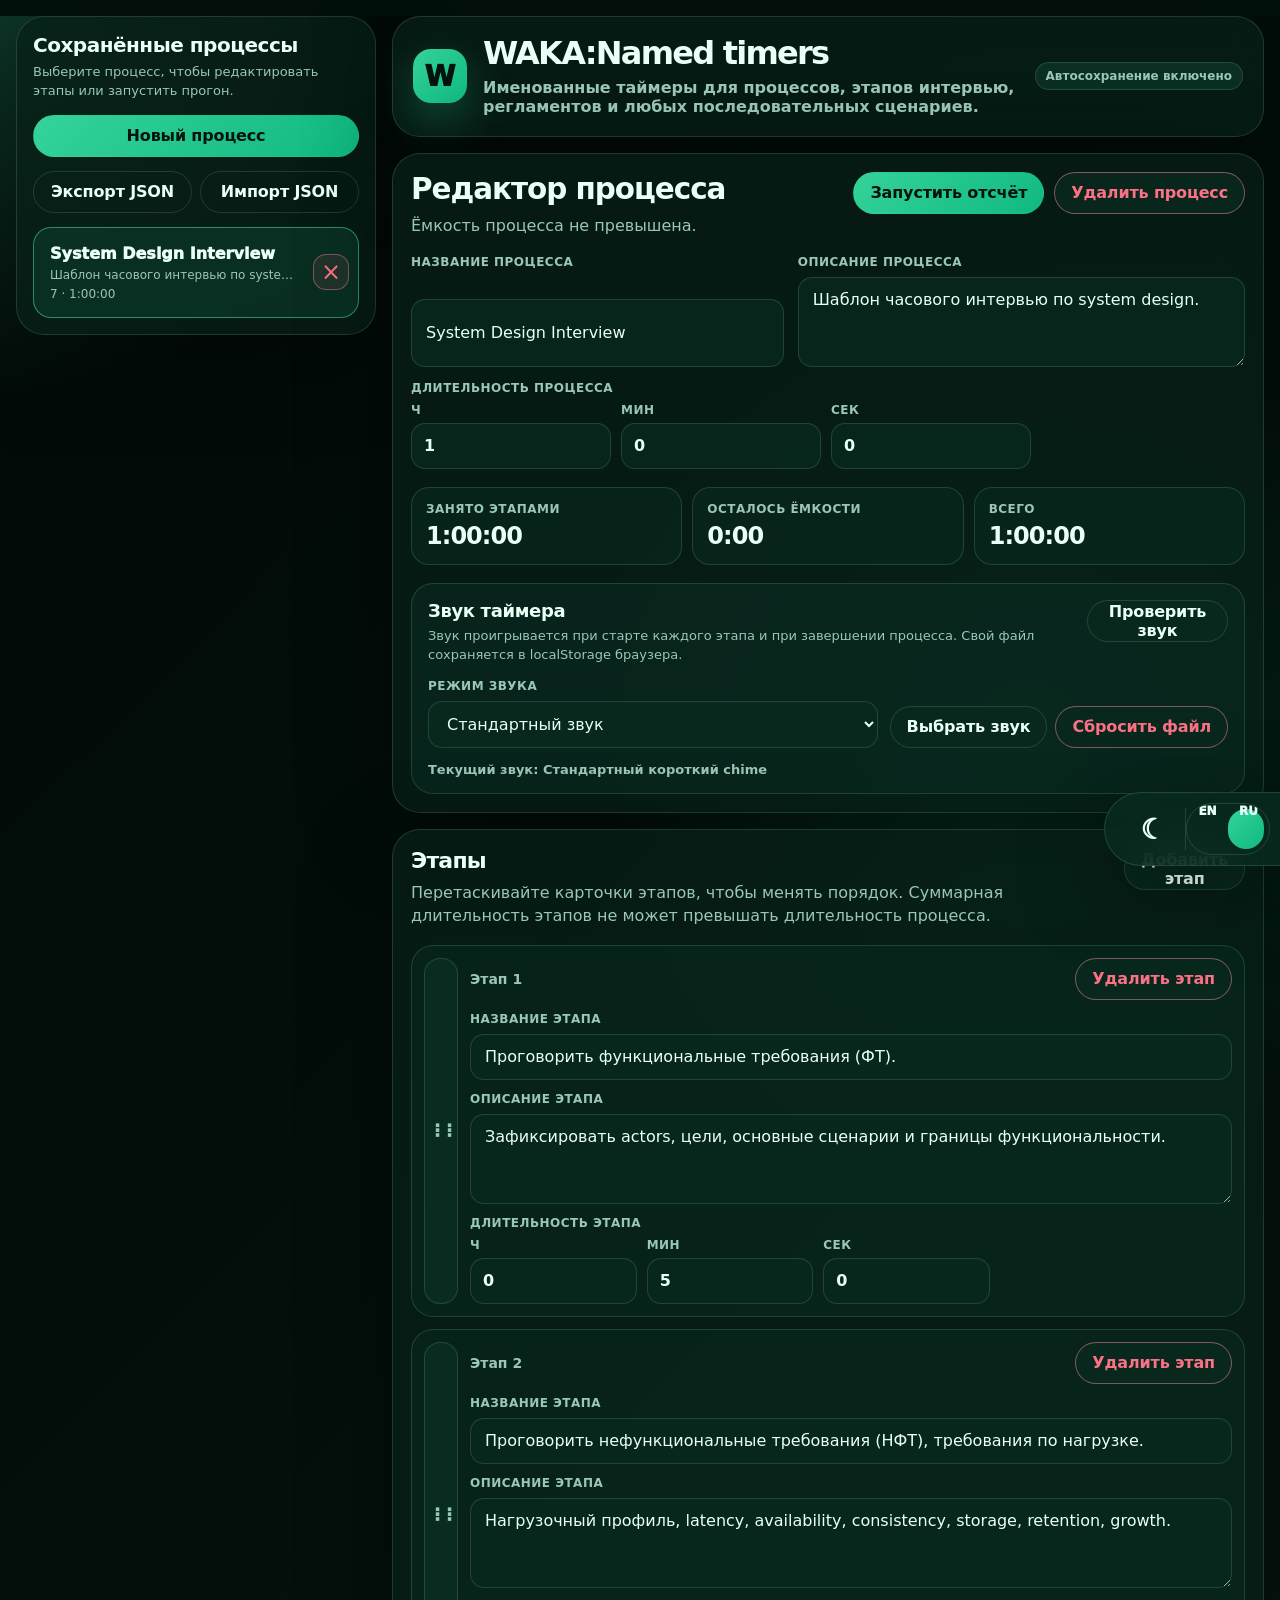
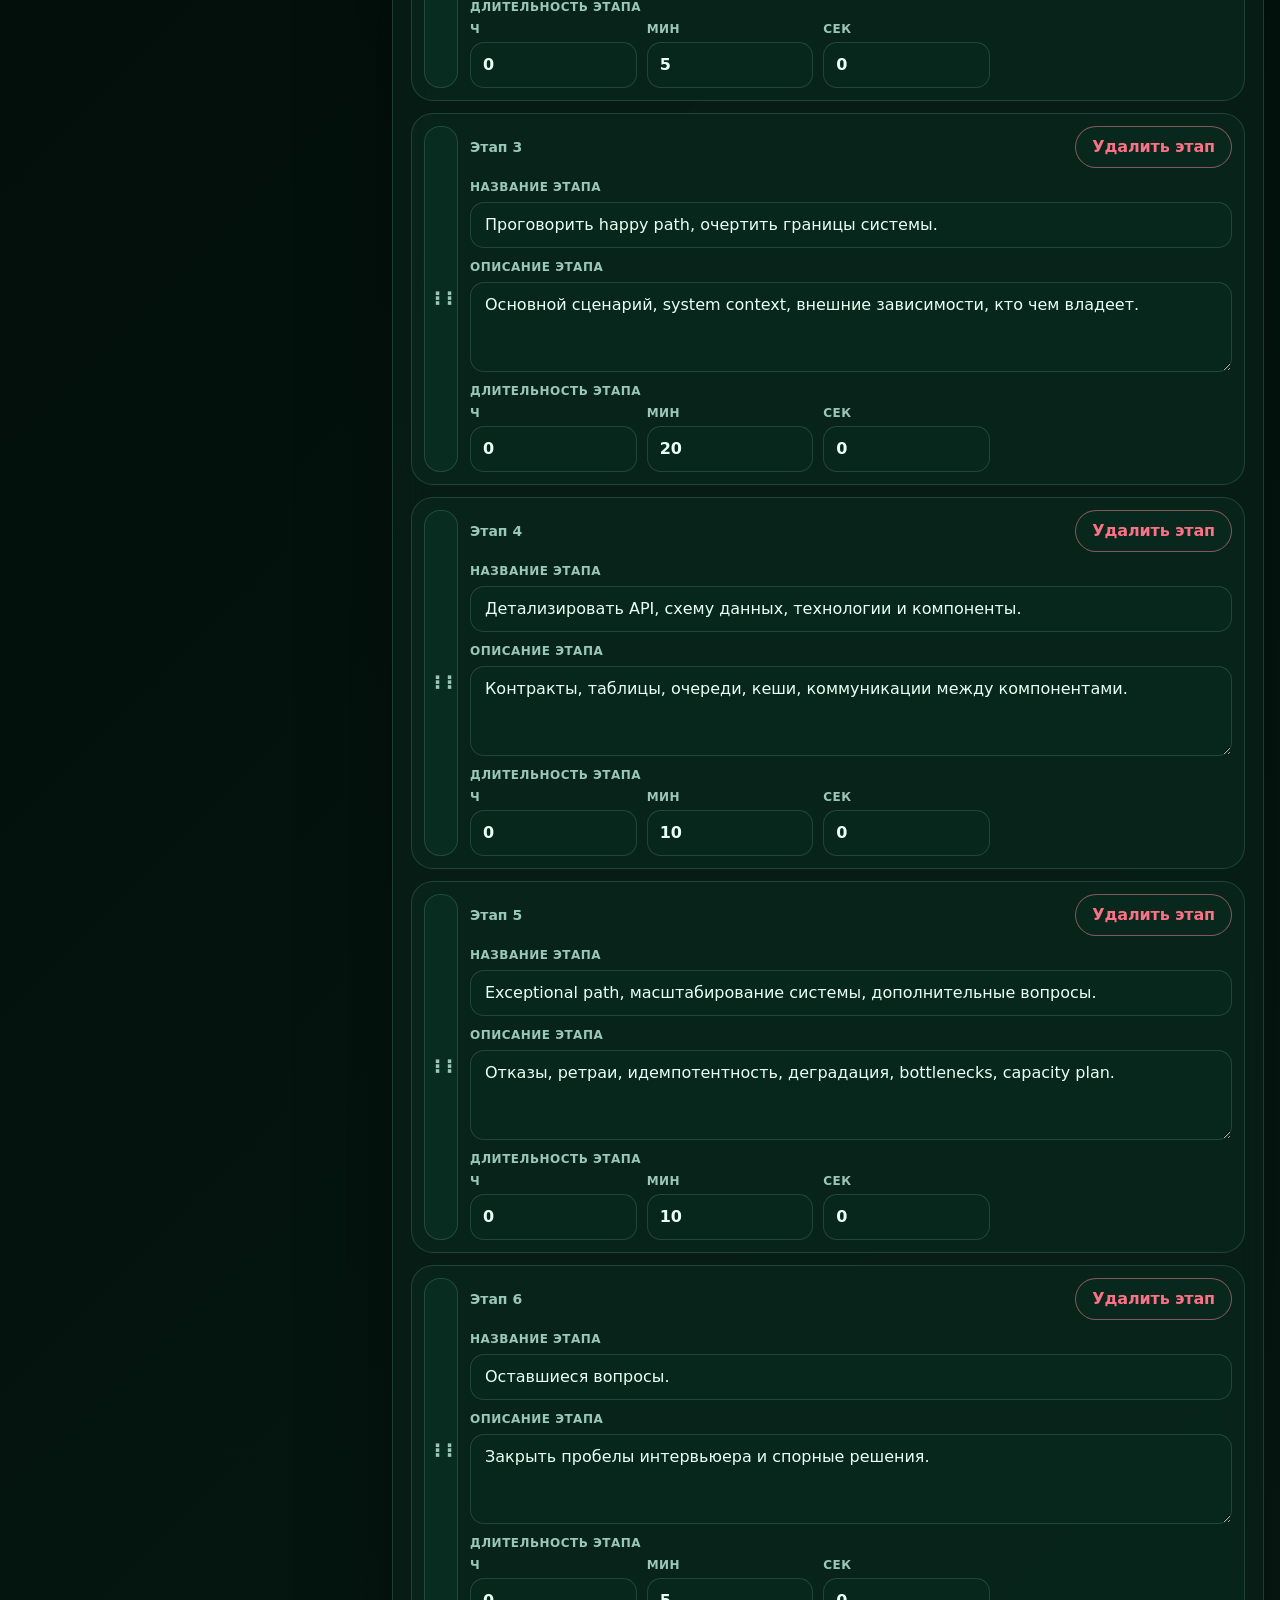
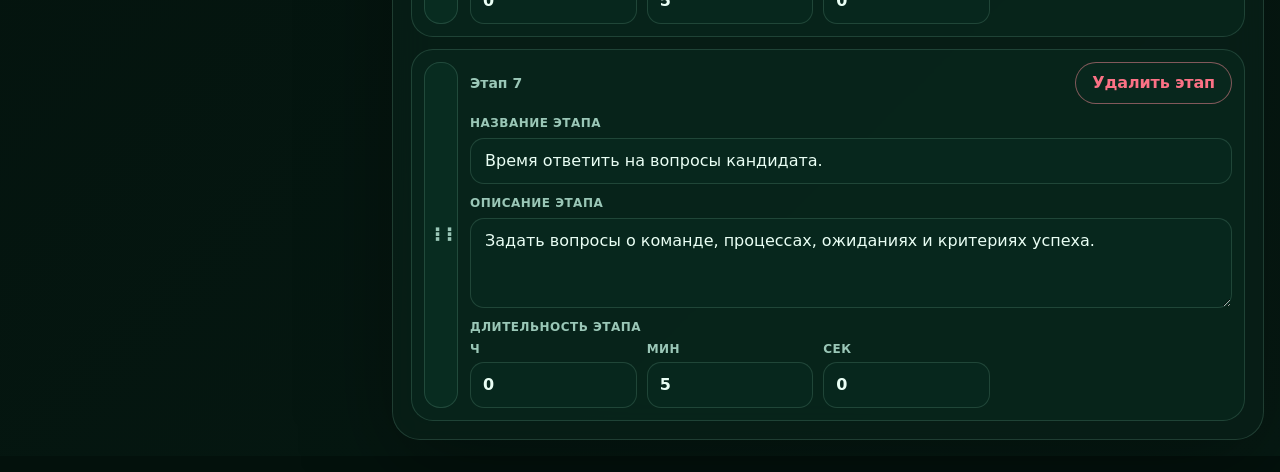
==== docs/index.html @ 0cfc1d59 "first commit" ====
<!doctype html>
<html lang="ru" data-theme="dark">
<head>
  <meta charset="utf-8">
  <meta name="viewport" content="width=device-width, initial-scale=1, viewport-fit=cover">
  <meta name="theme-color" content="#061a13">
  <meta name="description" content="WAKA:Named timers — named process timers with stages, PWA, autosave and JSON import/export.">
  <title>WAKA:Named timers</title>
  <link rel="manifest" href="manifest.webmanifest">
  <link rel="icon" type="image/png" sizes="192x192" href="assets/icons/icon-192.png">
  <link rel="apple-touch-icon" href="assets/icons/icon-192.png">
  <link rel="stylesheet" href="styles.css">
</head>
<body>
  <noscript>WAKA:Named timers requires JavaScript.</noscript>
  <div id="appRoot"></div>
  <script type="module" src="app/main.js"></script>
</body>
</html>
---- docs/styles.css ----
@layer base, layout, utilities;

@layer base {
  :root {
    color-scheme: dark;
    --bg: #03110c;
    --bg-soft: #061a13;
    --panel: rgba(8, 32, 24, .88);
    --panel-strong: rgba(9, 42, 31, .96);
    --panel-muted: rgba(13, 48, 38, .72);
    --text: #eafff5;
    --muted: #9ac7b7;
    --line: rgba(163, 230, 197, .16);
    --accent: #34d399;
    --accent-strong: #10b981;
    --accent-soft: rgba(52, 211, 153, .14);
    --warning: #facc15;
    --danger: #fb7185;
    --success: #4ade80;
    --shadow: 0 24px 90px rgba(0, 0, 0, .34);
    --radius-xl: 28px;
    --radius-lg: 22px;
    --radius-md: 16px;
    --radius-sm: 12px;
    --focus: 0 0 0 4px color-mix(in srgb, var(--accent) 28%, transparent);
    --font: Inter, ui-sans-serif, system-ui, -apple-system, BlinkMacSystemFont, "Segoe UI", sans-serif;
  }

  :root[data-theme="light"] {
    color-scheme: light;
    --bg: #fef7ff;
    --bg-soft: #eef8ff;
    --panel: rgba(255, 255, 255, .82);
    --panel-strong: rgba(255, 255, 255, .96);
    --panel-muted: rgba(255, 255, 255, .64);
    --text: #172033;
    --muted: #617089;
    --line: rgba(30, 64, 175, .13);
    --accent: #0ea5e9;
    --accent-strong: #db2777;
    --accent-soft: rgba(14, 165, 233, .13);
    --warning: #ca8a04;
    --danger: #e11d48;
    --success: #16a34a;
    --shadow: 0 24px 80px rgba(219, 39, 119, .12);
  }

  * { box-sizing: border-box; }
  html { min-height: 100%; background: var(--bg); }
  body {
    margin: 0;
    min-height: 100vh;
    font-family: var(--font);
    color: var(--text);
    background:
      radial-gradient(circle at top left, rgba(52, 211, 153, .22), transparent 30vw),
      radial-gradient(circle at 80% 20%, rgba(16, 185, 129, .16), transparent 34vw),
      linear-gradient(135deg, #020907, var(--bg) 45%, #061a13);
    overflow-x: hidden;
  }

  :root[data-theme="light"] body {
    background:
      radial-gradient(circle at 12% 8%, rgba(244, 114, 182, .36), transparent 34vw),
      radial-gradient(circle at 92% 18%, rgba(125, 211, 252, .46), transparent 30vw),
      linear-gradient(135deg, #fff1f8 0%, #eff9ff 48%, #ffffff 100%);
  }

  button, input, textarea, select { font: inherit; }
  button { color: inherit; }
  a { color: inherit; }
  ::selection { background: color-mix(in srgb, var(--accent) 42%, transparent); }
  :focus-visible { outline: none; box-shadow: var(--focus); }
}

@layer utilities {
  .sr-only {
    position: absolute;
    width: 1px;
    height: 1px;
    padding: 0;
    margin: -1px;
    overflow: hidden;
    clip: rect(0, 0, 0, 0);
    white-space: nowrap;
    border: 0;
  }

  .btn {
    display: inline-flex;
    align-items: center;
    justify-content: center;
    gap: 8px;
    min-height: 42px;
    padding: 0 16px;
    border: 1px solid var(--line);
    border-radius: 999px;
    background: color-mix(in srgb, var(--panel-strong) 86%, transparent);
    color: var(--text);
    font-weight: 850;
    letter-spacing: -.01em;
    cursor: pointer;
    text-decoration: none;
    transition: transform .16s ease, border-color .16s ease, background .16s ease, opacity .16s ease;
  }

  .btn:hover:not(:disabled) {
    transform: translateY(-1px);
    border-color: color-mix(in srgb, var(--accent) 48%, var(--line));
    background: color-mix(in srgb, var(--accent) 13%, var(--panel-strong));
  }

  .btn:disabled { cursor: not-allowed; opacity: .48; }
  .btn-primary { background: linear-gradient(135deg, var(--accent), var(--accent-strong)); color: #04130e; border-color: transparent; }
  :root[data-theme="light"] .btn-primary { color: white; }
  .btn-danger { border-color: color-mix(in srgb, var(--danger) 45%, var(--line)); color: var(--danger); }
  .btn-ghost { background: transparent; }

  .field { display: grid; gap: 8px; }
  .field-label { color: var(--muted); font-size: 12px; font-weight: 900; letter-spacing: .04em; text-transform: uppercase; }
  .field input,
  .field textarea,
  .field select,
  .input {
    width: 100%;
    border: 1px solid var(--line);
    border-radius: 14px;
    background: color-mix(in srgb, var(--panel-strong) 78%, transparent);
    color: var(--text);
    padding: 12px 14px;
    min-height: 46px;
    outline: none;
    transition: border-color .16s ease, background .16s ease, box-shadow .16s ease;
  }
  .field textarea { min-height: 90px; resize: vertical; }
  .field input:focus,
  .field textarea:focus,
  .field select:focus,
  .input:focus {
    border-color: color-mix(in srgb, var(--accent) 58%, var(--line));
    box-shadow: var(--focus);
  }

  .pill {
    display: inline-flex;
    align-items: center;
    gap: 8px;
    min-height: 28px;
    padding: 0 10px;
    border: 1px solid var(--line);
    border-radius: 999px;
    background: color-mix(in srgb, var(--accent-soft) 76%, transparent);
    color: var(--muted);
    font-size: 12px;
    font-weight: 850;
    white-space: nowrap;
  }

  .muted { color: var(--muted); }
  .danger-text { color: var(--danger); }
  .success-text { color: var(--success); }
  .warning-text { color: var(--warning); }
}
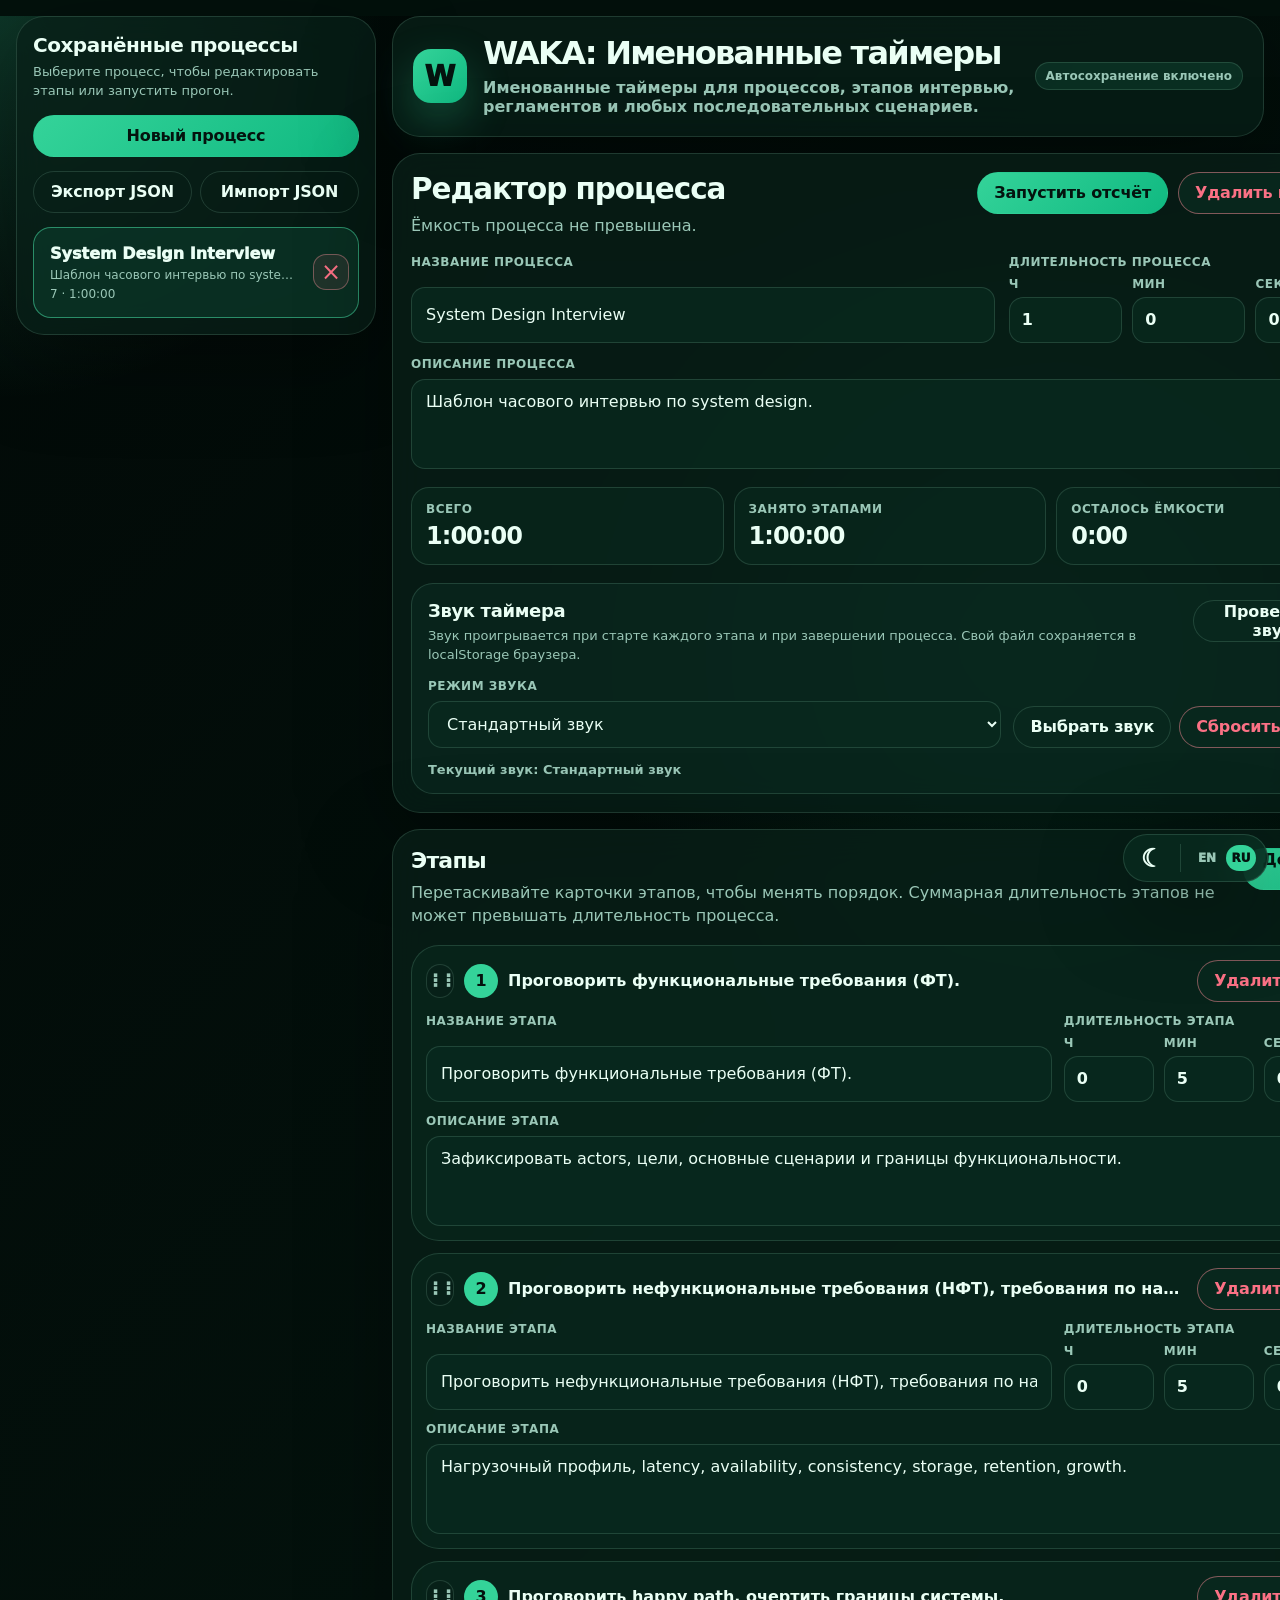
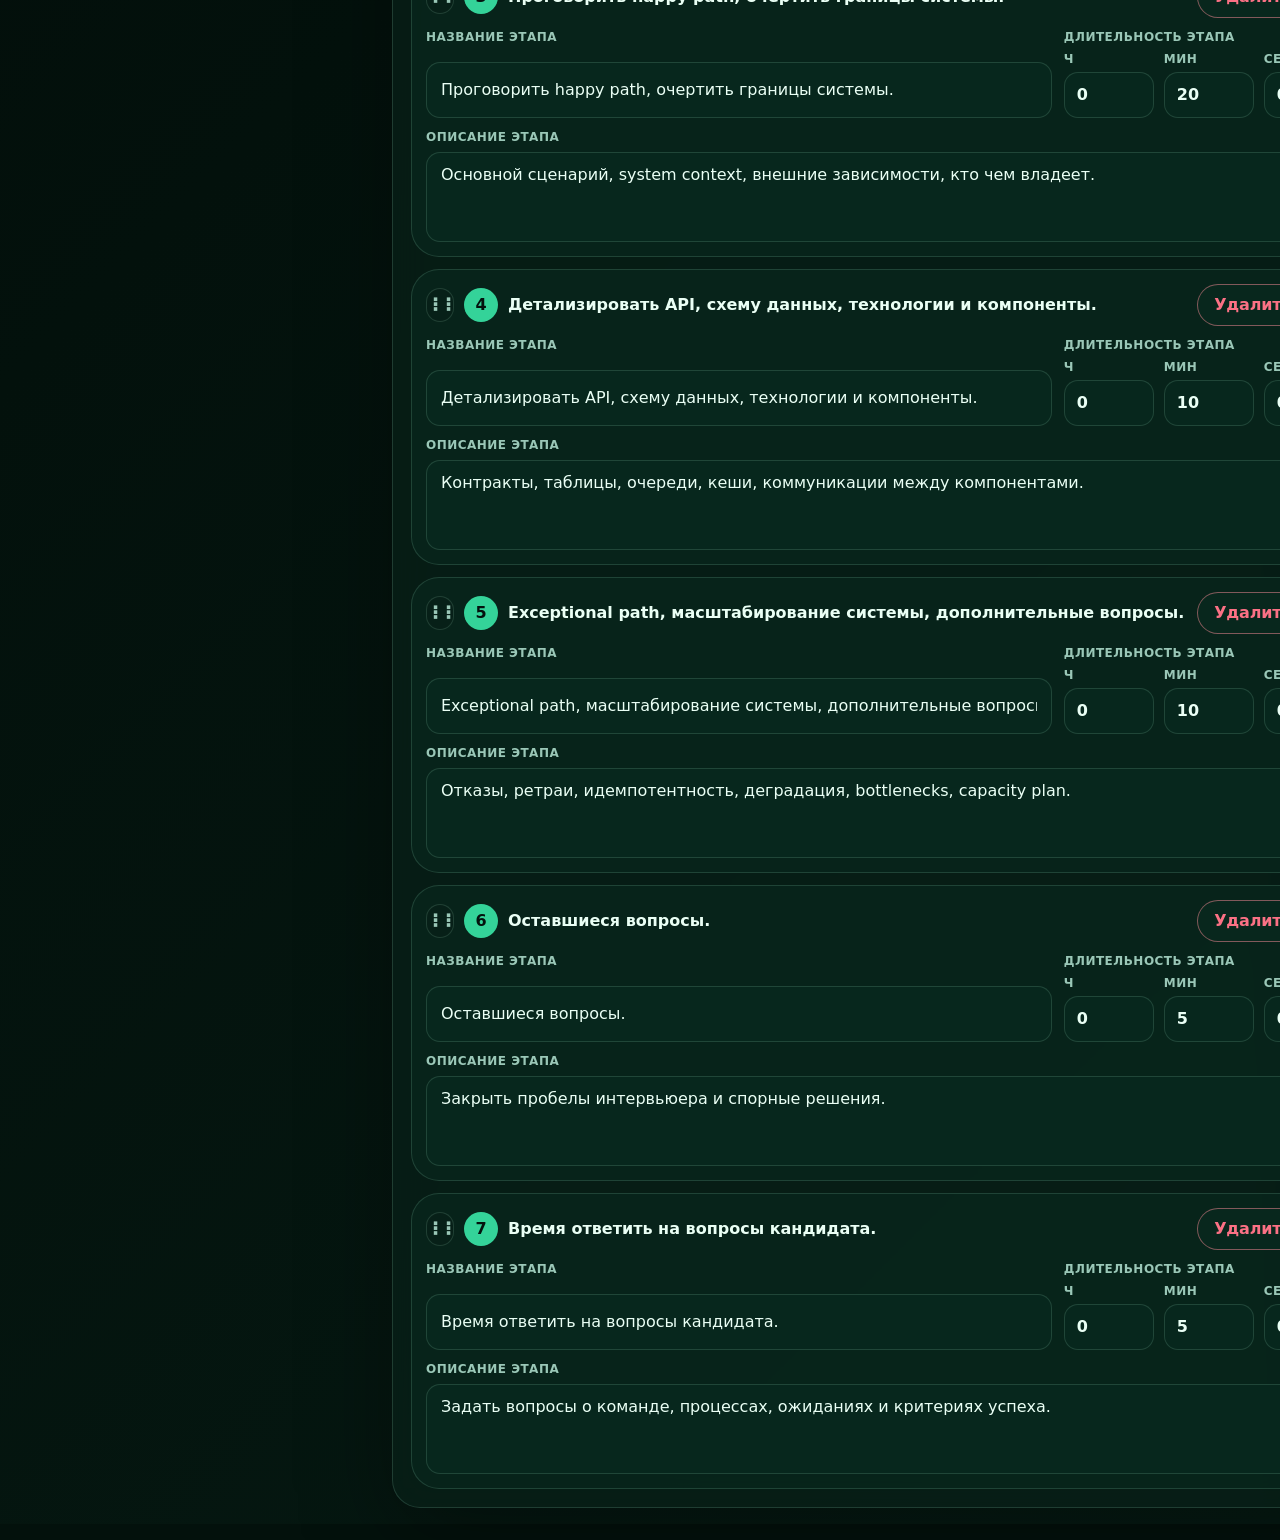
==== commit 2a0c69cc: "Документирование, исправление i18n заголовка страницы" ====
--- a/docs/index.html
+++ b/docs/index.html
@@ -4,15 +4,15 @@
   <meta charset="utf-8">
   <meta name="viewport" content="width=device-width, initial-scale=1, viewport-fit=cover">
   <meta name="theme-color" content="#061a13">
-  <meta name="description" content="WAKA:Named timers — named process timers with stages, PWA, autosave and JSON import/export.">
-  <title>WAKA:Named timers</title>
+  <meta name="description" content="WAKA: Именованные таймеры — локальное PWA-приложение для последовательных процессов, этапов интервью и регламентов.">
+  <title>WAKA: Именованные таймеры</title>
   <link rel="manifest" href="manifest.webmanifest">
   <link rel="icon" type="image/png" sizes="192x192" href="assets/icons/icon-192.png">
   <link rel="apple-touch-icon" href="assets/icons/icon-192.png">
   <link rel="stylesheet" href="styles.css">
 </head>
 <body>
-  <noscript>WAKA:Named timers requires JavaScript.</noscript>
+  <noscript>WAKA: Именованные таймеры требует включённый JavaScript.</noscript>
   <div id="appRoot"></div>
   <script type="module" src="app/main.js"></script>
 </body>
